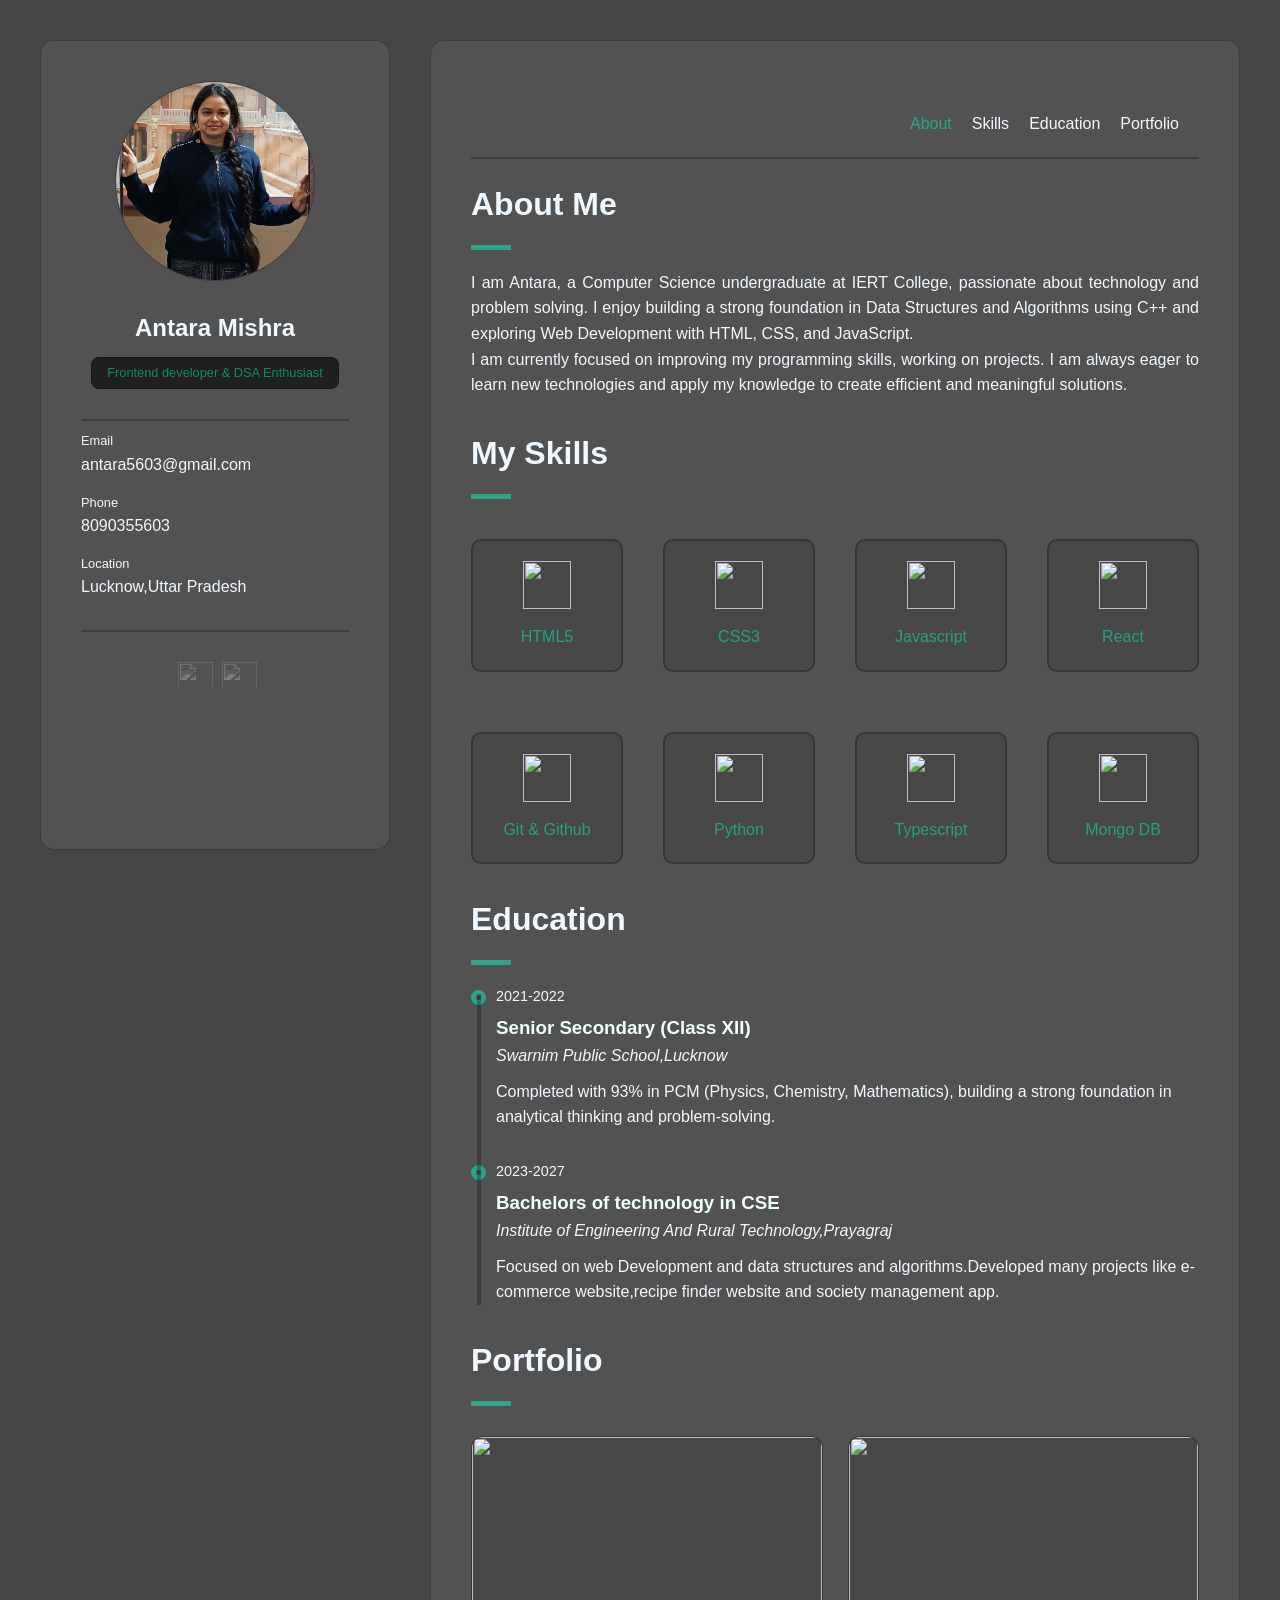
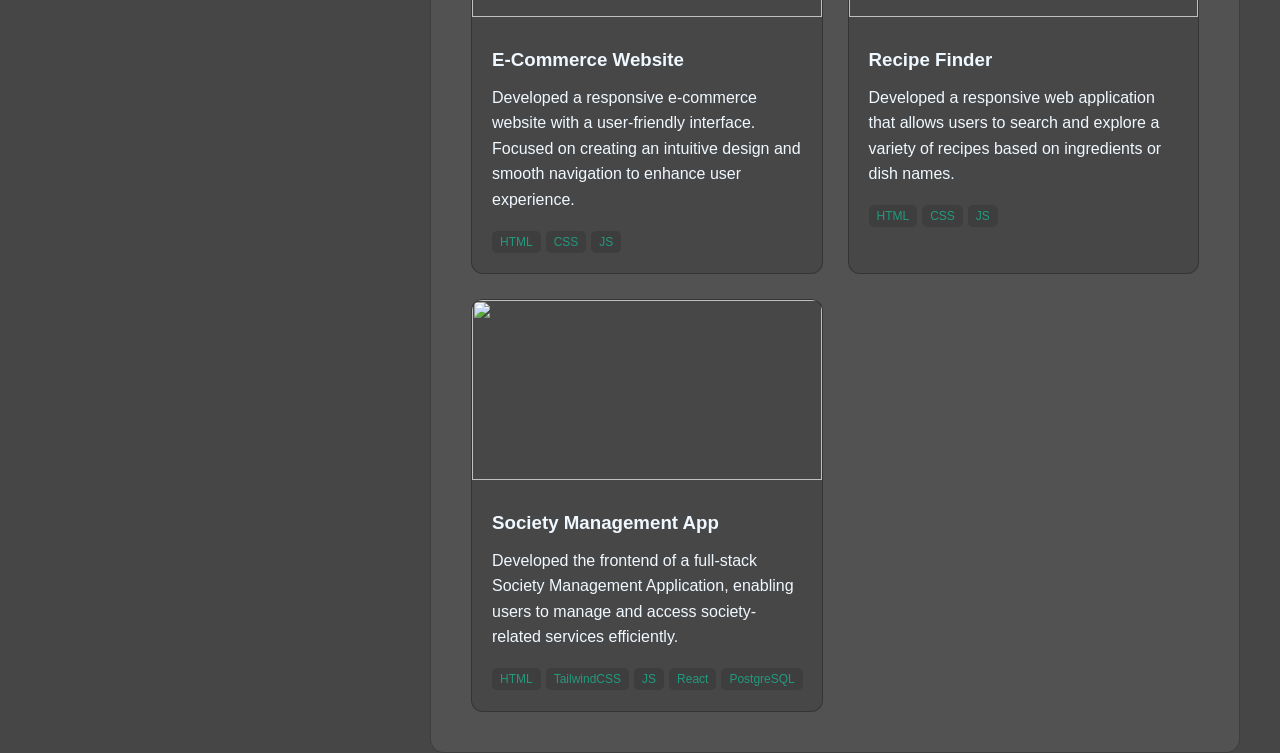
==== index.html @ deecf31b "move files to root" ====
<!DOCTYPE html>
<html lang="en">
<head>
    <meta charset="UTF-8">
    <meta name="viewport" content="width=device-width, initial-scale=1.0">
    <title>PORTFOLIO</title>
    <link rel="stylesheet" href="style.css">
</head>
<body>
    <div class="main-container">
        <div class="side-bar">
            <div class="profile">
                <img src="myimg.jpeg" alt="" height="250px">
                <h2>Antara Mishra</h2>
                <p>Frontend developer & DSA Enthusiast</p>
            </div>
            <div class="contact">
                <div class="email">
                    <h3 class="label">Email</h3>
                    <a href="mailto:antara5603@gmail.com" class="value">antara5603@gmail.com</a>
                </div>
                <div class="phone">
                    <h3 class="label">Phone</h3>
                    <a href="tel:8090355603" class="value">8090355603</a>
                </div>
                <div class="location">
                    <h3 class="label">Location</h3>
                    <p class="value">Lucknow,Uttar Pradesh</p>
                </div>
            </div>
            <div class="social">
                <a href="https://github.com/antara5603"><img src="https://simpleicons.org/icons/github.svg" alt=""></a>
                <a href="https://leetcode.com/u/wNeOe7nYFM/"><img src="https://simpleicons.org/icons/leetcode.svg" alt=""></a>
            </div>
        </div>

        <div class="menu-bar">
            <div id="navbar">
                <nav>
                    <a href="#about" class="active">About</a>
                    <a href="#skills">Skills</a>
                    <a href="#education">Education</a>
                    <a href="#portfolio">Portfolio</a>
                </nav>
            </div>
            <div id="about">
                <h2 class="heading">About Me</h2>
                <div class="line"></div>
                <p class="content">I am Antara, a Computer Science undergraduate at IERT College, passionate about technology and problem solving. I enjoy building a strong foundation in Data Structures and Algorithms using C++ and exploring Web Development with HTML, CSS, and JavaScript.<br>I am currently focused on improving my programming skills, working on projects. I am always eager to learn new technologies and apply my knowledge to create efficient and meaningful solutions.</p>
            </div>
            <div id="skills">
                <h2 class="heading">My Skills</h2>
                <div class="line"></div>
                <div class="grid-container">
                    <div class="item">
                        <img src="https://simpleicons.org/icons/html5.svg" alt="">
                        <h3>HTML5</h3>

                    </div>
                    <div class="item">
                        <img src="https://simpleicons.org/icons/css.svg" alt="">
                        <h3>CSS3</h3>

                    </div>
                    <div class="item">
                        <img src="https://simpleicons.org/icons/javascript.svg" alt="">
                        <h3>Javascript</h3>

                    </div>
                    <div class="item">
                        <img src="https://simpleicons.org/icons/react.svg" alt="">
                        <h3>React</h3>

                    </div>
                    <div class="item">
                        <img src="https://simpleicons.org/icons/git.svg" alt="">
                        <h3>Git & Github</h3>

                    </div>
                    <div class="item">
                        <img src="https://simpleicons.org/icons/python.svg" alt="">
                        <h3>Python</h3>
                    </div>
                    <div class="item">
                        <img src="https://simpleicons.org/icons/typescript.svg" alt="">
                        <h3>Typescript</h3>
                    </div>
                    <div class="item">
                        <img src="https://simpleicons.org/icons/mongodb.svg" alt="">
                        <h3>Mongo DB</h3>
                    </div>
                </div>
            </div>
            <div id="education">
                <h2 class="heading">Education</h2>
                <div class="line"></div>
                <div class="edtech">
                    <div class="edfirst">
                        <div class="year">2021-2022</div>
                        <h3 class="degree">Senior Secondary (Class XII)</h3>
                        <p class="college">Swarnim Public School,Lucknow</p>
                        <p class="work">Completed with 93% in PCM (Physics, Chemistry, Mathematics), building a strong foundation in analytical thinking and problem-solving.</p>
                        <div class="goal"></div>
                    </div>
                    <div class="edfirst">
                        <div class="year">2023-2027</div>
                        <h3 class="degree">Bachelors of technology in CSE</h3>
                        <p class="college">Institute of Engineering And Rural Technology,Prayagraj</p>
                        <p class="work">Focused on web Development and data structures and algorithms.Developed many projects like e-commerce website,recipe finder website and society management app.</p>
                        <div class="goal"></div>
                    </div>
                    <div class="liner"></div>
                </div>
            </div>
            <div id="portfolio">
                <h2 class="heading">Portfolio</h2>
                <div class="line"></div>
                <div class="project-container">
                    <div class="project">
                        <img src="https://imgs.search.brave.com/-dRcpcWMmMHmu0bZ1ukLIhxmCDWb-HrpsbkP2y0BTUI/rs:fit:860:0:0:0/g:ce/aHR0cHM6Ly9pbWcu/ZnJlZXBpay5jb20v/cHJlbWl1bS1waG90/by9vbmxpbmUtZWNv/bW1lcmNlLXNob2Vz/LXNob3BwaW5nXzEw/MTY2NzUtMjQ0Lmpw/Zz9zZW10PWFpc19o/eWJyaWQmdz03NDAm/cT04MA" alt="" width="200px" height="200px">
                        <div class="card">
                            <h3>E-Commerce Website</h3>
                            <p>Developed a responsive e-commerce website with a user-friendly interface. Focused on creating an intuitive design and smooth navigation to enhance user experience.</p>
                            <span>HTML</span><span>CSS</span><span>JS</span>
                        </div>
                        
                    </div>
                    <div class="project">
                        <img src="https://imgs.search.brave.com/sEb0trGxM3eclQ3c4H8o-Z5fbOV-yVuiLYb-gKonfnA/rs:fit:860:0:0:0/g:ce/aHR0cHM6Ly9pMC53/cC5jb20vZWF0aGVh/bHRoeTM2NS5jb20v/d3AtY29udGVudC91/cGxvYWRzL2Jlc3Qt/dG9vbHMtZm9yLXJl/Y2lwZS1maW5kaW5n/LWJ5LWluZ3JlZGll/bnQud2VicD93PTQw/NSZoPTIyOCZjcm9w/PTEmcXVhbGl0eT02/MCZzc2w9MQ" alt="" width="200px" height="200px">
                        <div class="card">
                            <h3>Recipe Finder</h3>
                            <p>Developed a responsive web application that allows users to search and explore a variety of recipes based on ingredients or dish names.</p>
                            <span>HTML</span><span>CSS</span><span>JS</span>
                        </div>
                    </div>
                    <div class="project">
                        <img src="https://imgs.search.brave.com/fpbZCmgCes1ypHd1eEWJkFC1hpLQ-eT27rhw8SLn9XE/rs:fit:860:0:0:0/g:ce/aHR0cHM6Ly9pbWFn/ZXMudGltZXNwcm9w/ZXJ0eS5jb20vYmxv/Zy85NjEyLzE3NDM3/NDk0NDFfYmxvZ2lt/YWdlLndlYnA" alt="" width="200px" height="200px">
                        <div class="card">
                            <h3>Society Management App</h3>
                            <p>Developed the frontend of a full-stack Society Management Application, enabling users to manage and access society-related services efficiently.</p>
                            <span>HTML</span><span>TailwindCSS</span><span>JS</span><span>React</span><span>PostgreSQL</span>
                        </div>
                    </div>
                </div>
            </div>
        </div>
    </div>
   <script>
document.querySelectorAll('nav a').forEach(anchor => {
  anchor.addEventListener('click', function(e) {
    e.preventDefault();
    document.querySelector(this.getAttribute('href'))
      .scrollIntoView({ behavior: 'smooth' });
  });
});
</script>
</body>
</html>
---- style.css ----
*{
    padding: 0;
    margin: 0;
    box-sizing: border-box;
}
body{
    background-color: rgba(0, 0, 0, 0.727);
    font-family: sans-serif;
    color: rgb(240, 255, 255);
    line-height: 1.6;
}
.main-container{
    padding-top: 40px;
    display: grid;
    max-width: 1200px;
    grid-template-columns: 350px 1fr;
    gap: 40px;
    margin: auto;
}
.side-bar{
    padding: 40px;
    border-radius: 14px;
    height: 90vh;
    background-color: rgba(128, 128, 128, 0.216);
    border: 1px solid rgba(0, 0, 0, 0.266);
    position: sticky;
    top: 40px;
}
.menu-bar{
    border-radius: 14px;
    background-color: rgba(128, 128, 128, 0.216);
    padding: 40px;
    border: 1px solid rgba(0, 0, 0, 0.266);
}
.profile{
    text-align: center;
}
.profile img{
    height: 200px;
    width: 200px;
    border-radius: 50%;
    border: 1px solid rgba(0, 0, 0, 0.266);
}
.profile h2{
    font-size: 1.5rem;
    font-weight: 700;
    margin-top: 20px;
    color: aliceblue;
}
.profile p{
    background-color: rgba(0, 0, 0, 0.622);
    padding: 5px 15px;
    color: rgba(0, 255, 195, 0.484);
    border: 1px solid rgba(0, 0, 0, 0.266);
    font-size: 0.8rem;
    border-radius: 8px;
    display: inline-block;
    margin-top: 10px;
}
.contact{
    margin-top: 30px;
    border-top: 2px solid rgba(0, 0, 0, 0.266);
    padding: top 20px;
}
.label{
    font-weight: 500;
    font-size: 0.8rem;
    color: aliceblue;
}
.value{
    color: aliceblue;
    text-decoration: none;
}
.email{
    padding-top: 10px;
}
.email,.phone{
    margin-bottom: 15px;
}
.social{
    margin-top: 30px;
    border-top: 2px solid rgba(0, 0, 0, 0.266);
    padding-top: 20px;
    text-align: center;
}
.social img{
    padding-top: 10px;
    height: 35px;
    width: 35px;
    margin-left: 5px;
    filter: grayscale(1) invert(0.7);
    transition: filter 0.3s ease;
}
.social img:hover{
    filter: grayscale(0) invert(0);
}

#navbar{
    padding: 30px 20px;
    border-bottom: 2px solid rgba(0, 0, 0, 0.266) ;
    margin-bottom: 20px;
    padding-bottom: 20px;
}
nav{
    display: flex;
    justify-content: flex-end;
    gap: 20px;
}
nav a{
    text-decoration: none;
    color:aliceblue ;
    font-weight: 500;
    transition: color 0.3s ease;
}
.active,nav a:hover{
    color:rgba(0, 255, 195, 0.484) ;
}
.heading{
    color: aliceblue;
    font-size: 2rem;
    margin-bottom: 15px;
}
.line{
    width: 40px;
    height: 5px;
    background-color: rgba(0, 255, 195, 0.484);
    margin-bottom: 20px;
}
.content{
    text-align: justify;
    color: aliceblue;
}
#about{
    margin-bottom: 30px;
}
.grid-container{
    display: grid;
    grid-template-columns: repeat(auto-fit, minmax(120px,1fr));
    gap: 40px;
}
.item{
    padding: 20px;
    border-radius: 10px;
    border: 2px solid rgba(0, 0, 0, 0.266) ;
    background-color: rgba(0, 0, 0, 0.134);
    color: rgba(0, 255, 195, 0.484);
    text-align: center;
    margin-top: 20px;
    transition: transform 0.3s ease,boxshadow 0.3s;
}
.item img{
    height: 48px;
    width: 48px;
    margin-bottom: 15px;
}
.item h3{
    font-size: 1rem;
    font-weight: 500;
}
.item:hover{
    transform: scale(1.1);
    box-shadow: 0px 0px 10px 5px;
}
#education{
    margin-top: 30px;
}
.edtech{
    position: relative;
    margin-top: 20px;
}
.year{
    font-size: 0.9rem;
    color: aliceblue;
    margin-bottom: 5px;
}
.college{
    font-style: italic;
    color: aliceblue;
    margin-bottom: 10px;
}
.work{
    color: aliceblue;
}
.edfirst{
    margin-bottom: 30px;
    padding-left: 25px;
    position: relative;
}
.goal{
    height: 15px;
    width: 15px;
    border-radius: 50%;
    border: 5px solid rgba(0, 255, 195, 0.484);
    position: absolute;
    top: 5px;
    left: 0px;
}
.liner{
    position: absolute;
    width: 2px;
    top: 9px;
    bottom: 0px;
    left: 6px;
    border: 2px solid rgba(0, 0, 0, 0.266);
}
.project-container{
    margin-top: 30px ;
    display: grid;
    grid-template-columns: 1fr 1fr;
    gap: 25px;
}
.project{
    background-color:rgba(0, 0, 0, 0.134) ;
    border-radius: 12px;
    border: 1px solid rgba(0, 0, 0, 0.266) ;
    overflow: hidden;
    transition: transform 0.5s ease, box-shadow 0.5s ease;
}
.project:hover{
    transform: translateY(-10px);
    box-shadow: 0px 0px 10px 5px black;
}
.project img{
    height: 180px;
    width: 100%;
    object-fit: cover;
}
.card{
    padding: 20px;
}
.card h3{
     color: aliceblue;
     margin-bottom: 10px; 
}
.card p{
    color: aliceblue;
    line-height: 1.6;
    margin-bottom: 15px;
}
.card span{
    background-color: rgba(0, 0, 0, 0.134);
    color: rgba(0, 255, 195, 0.484);
    padding: 4px 8px;
    border-radius: 5px;
    font-size: 0.75rem;
    margin-right: 5px;
}

@media screen and (max-width:1200px) {
    .main-container{
        grid-template-columns: 1fr;
        padding: 20px;
    }
    .side-bar{
        position: static;
        height: auto;
    }
}
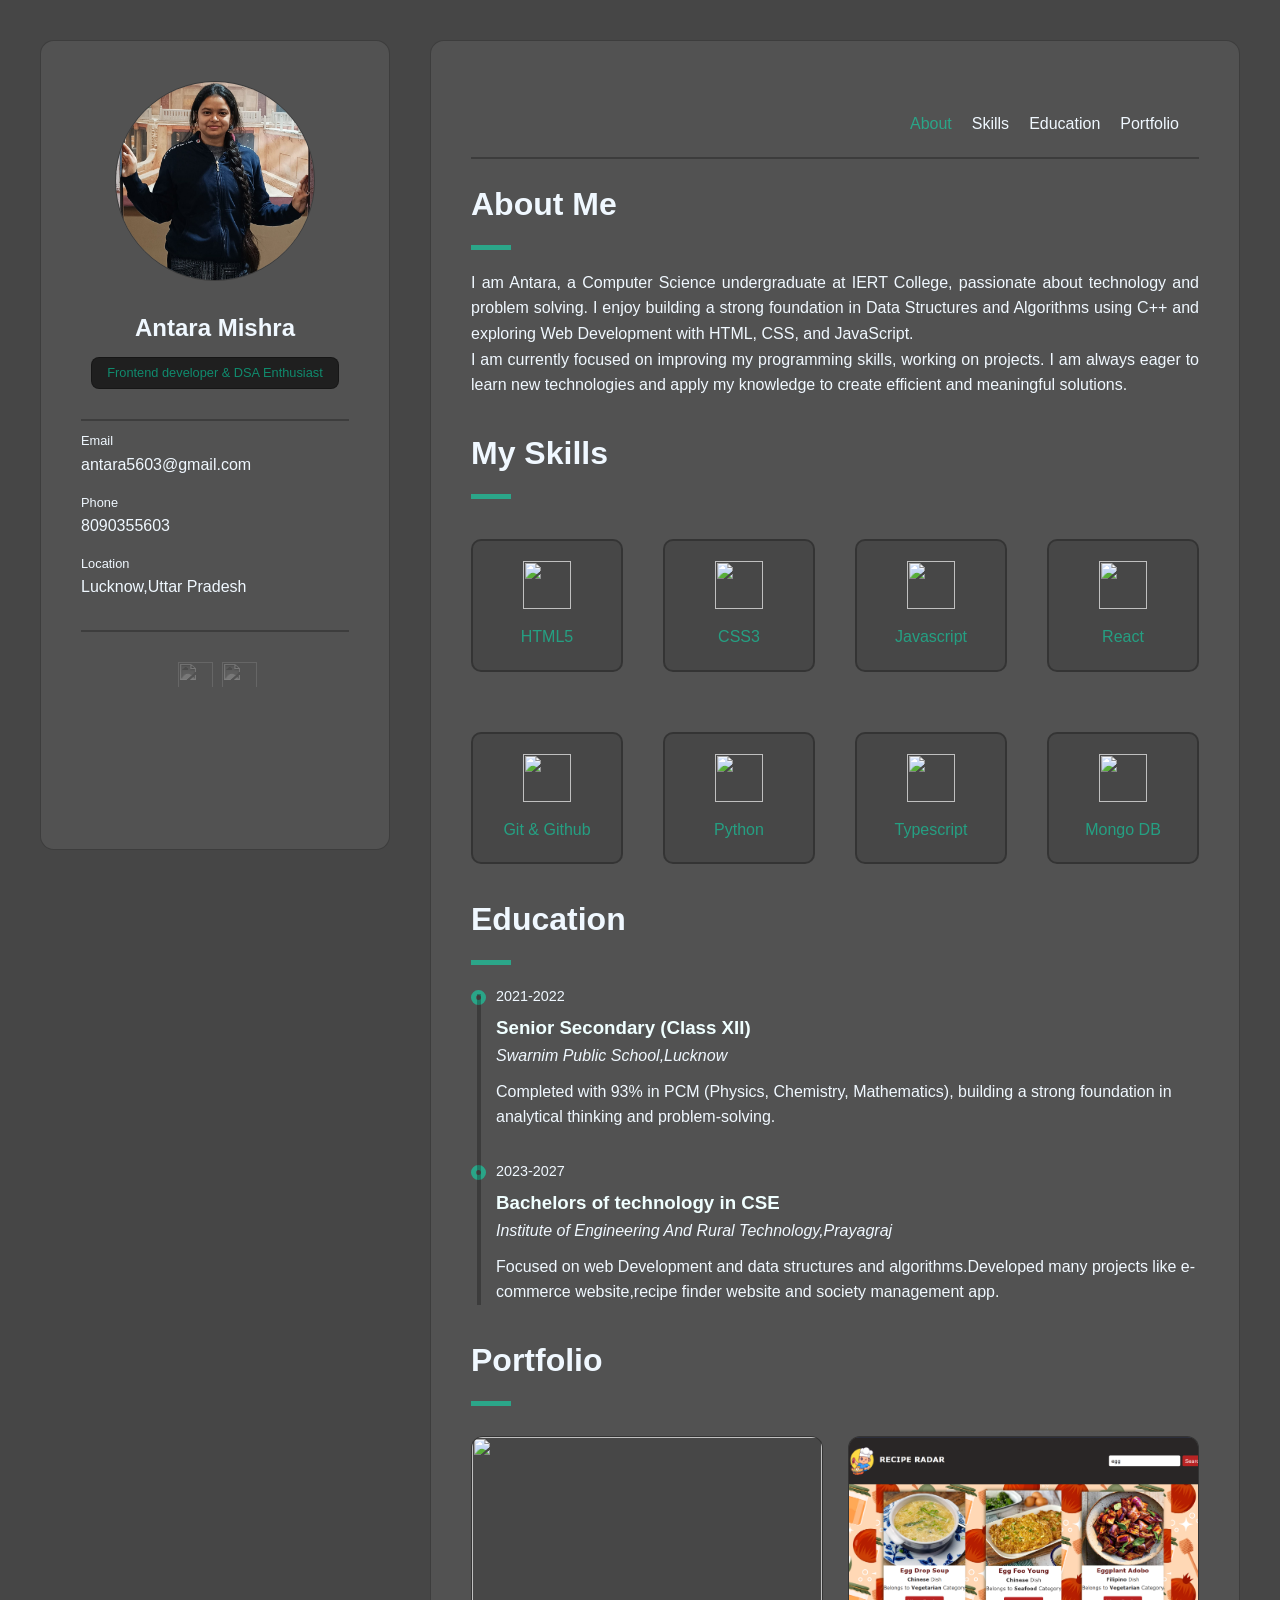
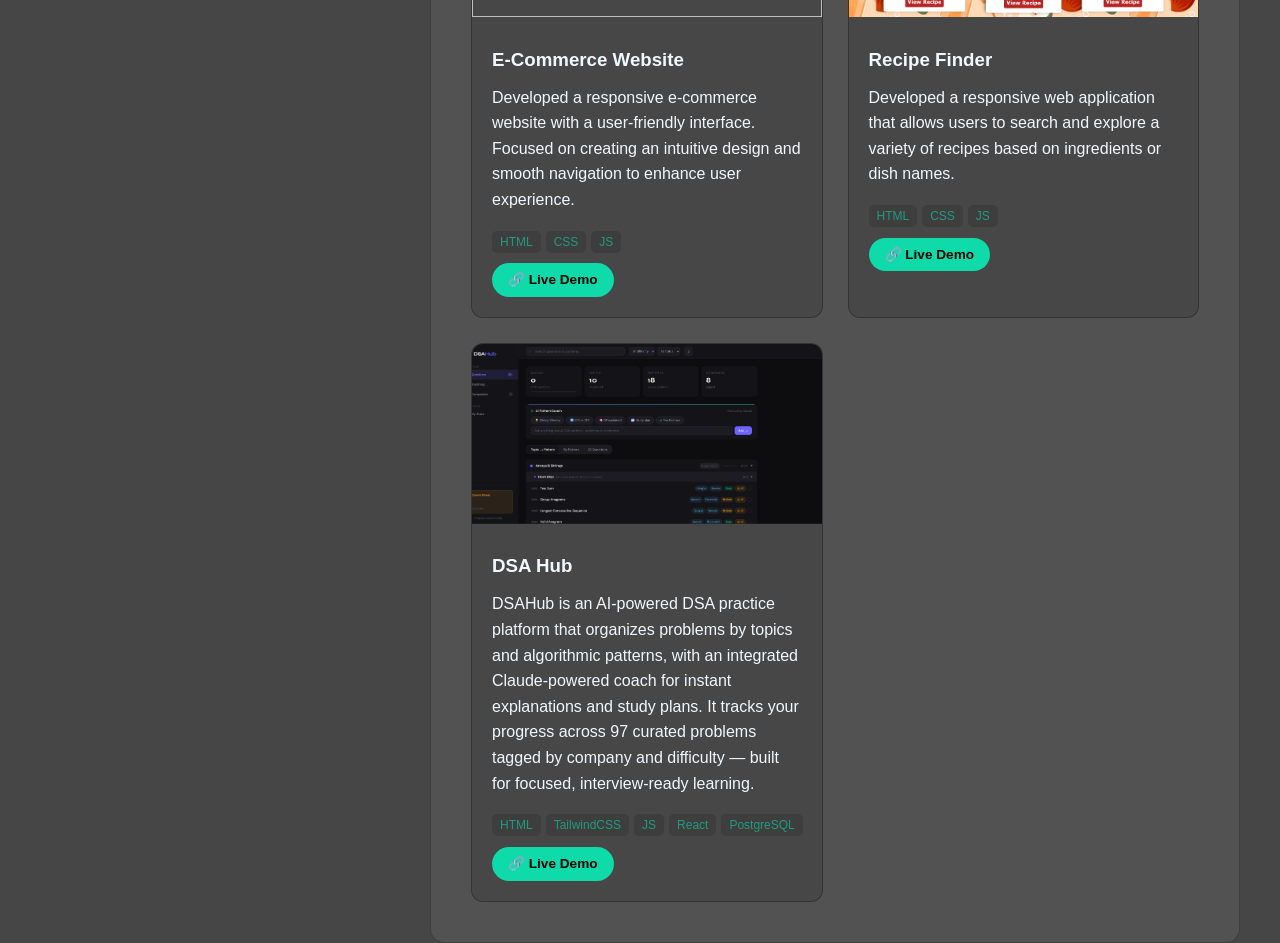
==== commit c7586d32: "Add Live Demo links to all project cards with theme-matching teal buttons" ====
--- a/index.html
+++ b/index.html
@@ -30,7 +30,7 @@
             </div>
             <div class="social">
                 <a href="https://github.com/antara5603"><img src="https://simpleicons.org/icons/github.svg" alt=""></a>
-                <a href="https://leetcode.com/u/wNeOe7nYFM/"><img src="https://simpleicons.org/icons/leetcode.svg" alt=""></a>
+                <a href="https://leetcode.com"><img src="https://simpleicons.org/icons/leetcode.svg" alt=""></a>
             </div>
         </div>
 
@@ -122,23 +122,29 @@
                             <h3>E-Commerce Website</h3>
                             <p>Developed a responsive e-commerce website with a user-friendly interface. Focused on creating an intuitive design and smooth navigation to enhance user experience.</p>
                             <span>HTML</span><span>CSS</span><span>JS</span>
+                            <br>
+                            <a href="http://127.0.0.1:5501/index.html#" target="_blank" rel="noopener noreferrer" style="display:inline-block; margin-top:10px; padding:6px 16px; background:rgba(0, 255, 195, 0.8); color:#000; border-radius:20px; text-decoration:none; font-size:0.85rem; font-weight:600; transition:background 0.3s;">🔗 Live Demo</a>
                         </div>
                         
                     </div>
                     <div class="project">
-                        <img src="https://imgs.search.brave.com/sEb0trGxM3eclQ3c4H8o-Z5fbOV-yVuiLYb-gKonfnA/rs:fit:860:0:0:0/g:ce/aHR0cHM6Ly9pMC53/cC5jb20vZWF0aGVh/bHRoeTM2NS5jb20v/d3AtY29udGVudC91/cGxvYWRzL2Jlc3Qt/dG9vbHMtZm9yLXJl/Y2lwZS1maW5kaW5n/LWJ5LWluZ3JlZGll/bnQud2VicD93PTQw/NSZoPTIyOCZjcm9w/PTEmcXVhbGl0eT02/MCZzc2w9MQ" alt="" width="200px" height="200px">
+                        <img src="recipefinder.png" alt="" width="200px" height="200px">
                         <div class="card">
                             <h3>Recipe Finder</h3>
                             <p>Developed a responsive web application that allows users to search and explore a variety of recipes based on ingredients or dish names.</p>
                             <span>HTML</span><span>CSS</span><span>JS</span>
+                            <br>
+                            <a href="https://recipe-finder-gilt-seven.vercel.app/" target="_blank" rel="noopener noreferrer" style="display:inline-block; margin-top:10px; padding:6px 16px; background:rgba(0, 255, 195, 0.8); color:#000; border-radius:20px; text-decoration:none; font-size:0.85rem; font-weight:600; transition:background 0.3s;">🔗 Live Demo</a>
                         </div>
                     </div>
                     <div class="project">
-                        <img src="https://imgs.search.brave.com/fpbZCmgCes1ypHd1eEWJkFC1hpLQ-eT27rhw8SLn9XE/rs:fit:860:0:0:0/g:ce/aHR0cHM6Ly9pbWFn/ZXMudGltZXNwcm9w/ZXJ0eS5jb20vYmxv/Zy85NjEyLzE3NDM3/NDk0NDFfYmxvZ2lt/YWdlLndlYnA" alt="" width="200px" height="200px">
+                        <img src="dsahub.png" alt="" width="200px" height="200px">
                         <div class="card">
-                            <h3>Society Management App</h3>
-                            <p>Developed the frontend of a full-stack Society Management Application, enabling users to manage and access society-related services efficiently.</p>
+                            <h3>DSA Hub</h3>
+                            <p>DSAHub is an AI-powered DSA practice platform that organizes problems by topics and algorithmic patterns, with an integrated Claude-powered coach for instant explanations and study plans. It tracks your progress across 97 curated problems tagged by company and difficulty — built for focused, interview-ready learning.</p>
                             <span>HTML</span><span>TailwindCSS</span><span>JS</span><span>React</span><span>PostgreSQL</span>
+                            <br>
+                            <a href="https://dsa-hub-ai-integrated.vercel.app/" target="_blank" rel="noopener noreferrer" style="display:inline-block; margin-top:10px; padding:6px 16px; background:rgba(0, 255, 195, 0.8); color:#000; border-radius:20px; text-decoration:none; font-size:0.85rem; font-weight:600; transition:background 0.3s;">🔗 Live Demo</a>
                         </div>
                     </div>
                 </div>
